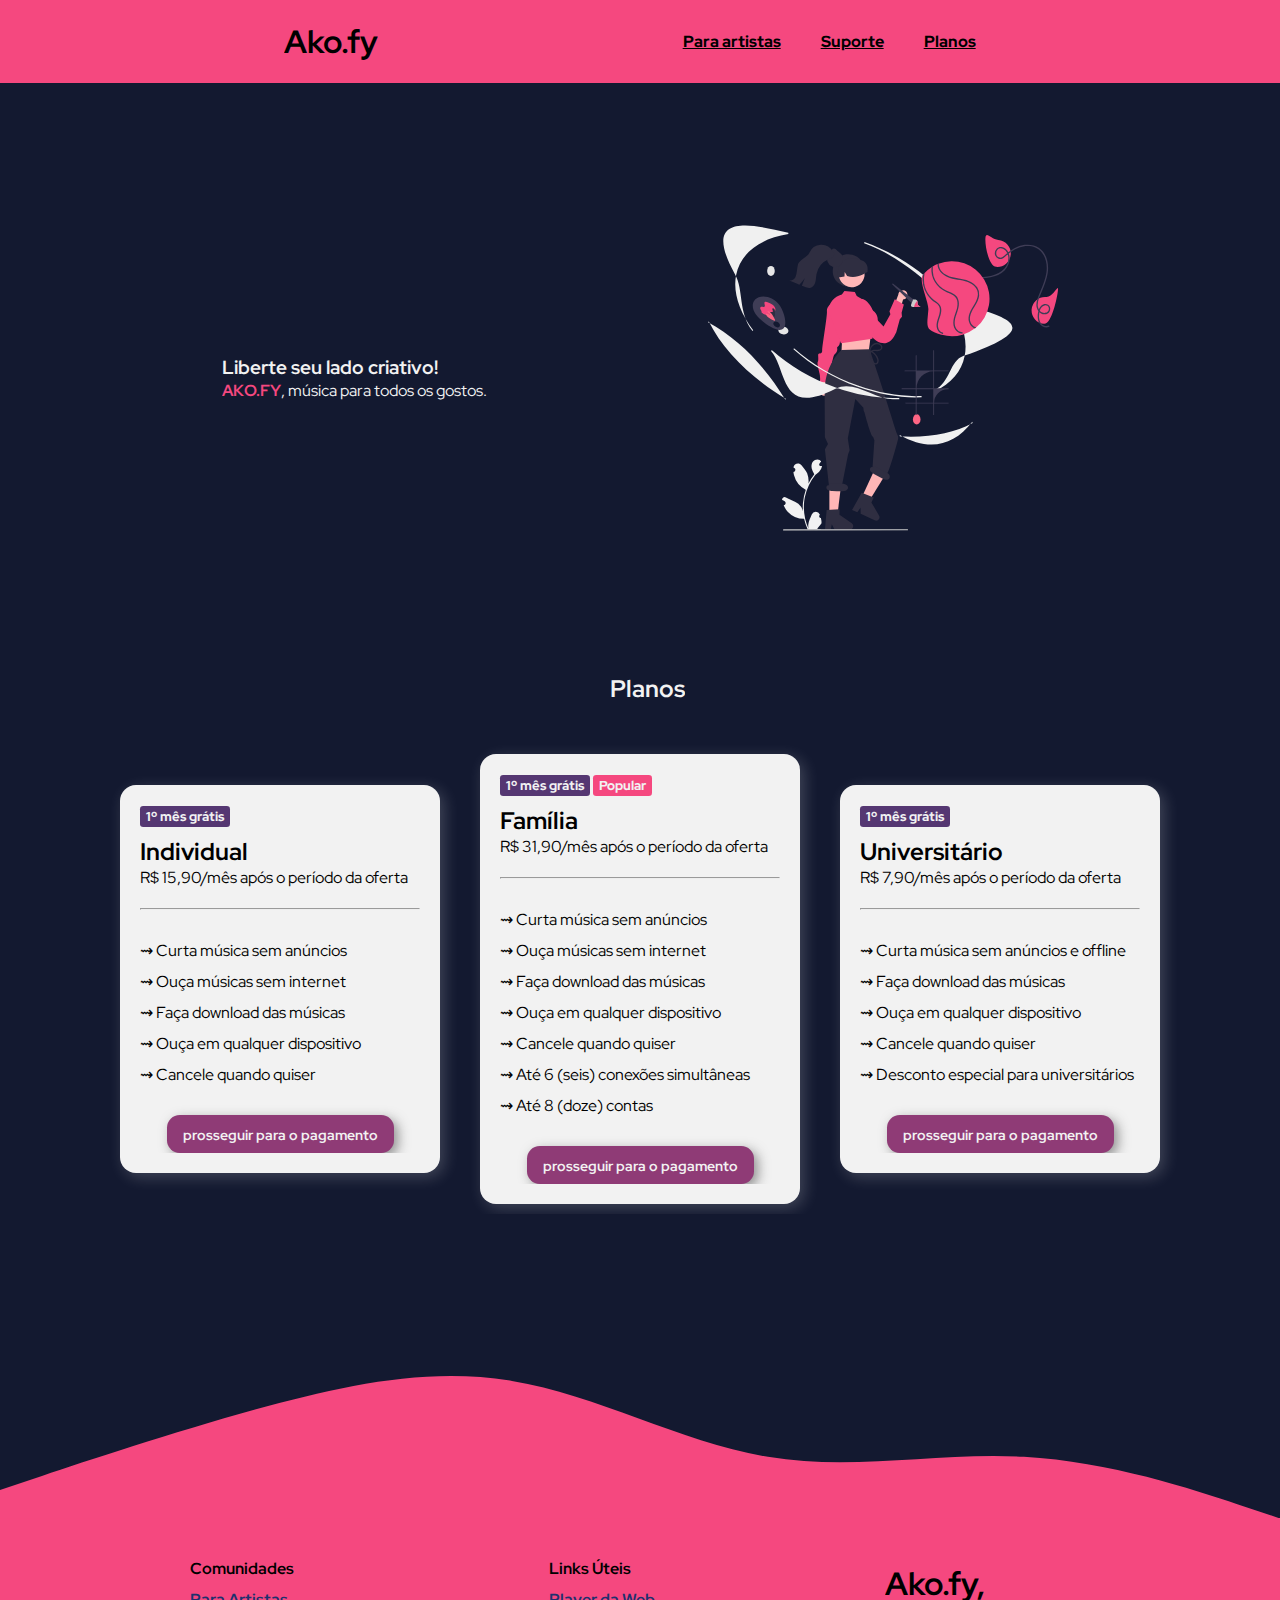
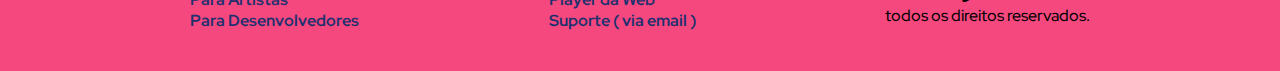
==== index.html @ 7d3b96ae "last commit" ====
<!DOCTYPE html>
<html lang="pt-BR">
<head>
    <meta charset="UTF-8">
    <meta http-equiv="X-UA-Compatible" content="IE=edge">
    <meta name="viewport" content="width=device-width, initial-scale=1.0">
    <link rel="shortcut icon" href="./assets/favicon.svg" type="image/svg">
    <link rel="stylesheet" href="./stylesheet/style.css">
    <title>Ako.fy</title>
</head>
<body>

    <header>
        <nav>
            <h1><i class="fas fa-compact-disc icon"></i> Ako.fy</h1>

            <ul>
                <li><a href="#">Para artistas</a></li>
                <li><a href="#">Suporte</a></li>
                <li><a href="#plans">Planos</a></li>
            </ul>
        </nav>
    </header>

    <main>
        <section class="slogan">
            <div>
                <h3 id="slogan-text">Liberte seu lado criativo!</h3>
                <p>
                    <strong>AKO.FY</strong>, música para todos os gostos.
                </p>
            </div>
            <img src="./assets/criativo.svg" alt="IMAGE" class="svg svg-animation" id="slogan-image">
        </section>
        <section class="plans" id="plans">
            <h2><i class="fas fa-wallet icons"></i>Planos</h2>
            <div>
                <div class="box">
                    <span class="m-free">1º mês grátis</span>

                    <h2>Individual</h2>
                    <p>R$ 15,90/mês após o período da oferta</p>
                    <hr />

                    <ul>
                        <li>Curta música sem anúncios</li>
                        <li>Ouça músicas sem internet</li>
                        <li>Faça download das músicas</li>
                        <li>Ouça em qualquer dispositivo</li>
                        <li>Cancele quando quiser</li>
                    </ul>

                    <div class="button">
                        <button type="button">prosseguir para o pagamento</button>
                    </div>
                </div>
                
                <div class="box">
                    <span class="m-free">1º mês grátis</span>
                    <span class="m-popular">Popular</span>

                    <h2>Família</h2>
                    <p>R$ 31,90/mês após o período da oferta</p>
                    <hr />

                    <ul>
                        <li>Curta música sem anúncios</li>
                        <li>Ouça músicas sem internet</li>
                        <li>Faça download das músicas</li>
                        <li>Ouça em qualquer dispositivo</li>
                        <li>Cancele quando quiser</li>
                        <li>Até 6 (seis) conexões simultâneas</li>
                        <li>Até 8 (doze) contas</li>
                    </ul>

                    <div class="button">
                        <button type="button">prosseguir para o pagamento</button>
                    </div>
                </div>

                <div class="box">
                    <span class="m-free">1º mês grátis</span>

                    <h2>Universitário</h2>
                    <p>R$ 7,90/mês após o período da oferta</p>
                    <hr />

                    <ul>
                        <li>Curta música sem anúncios e offline</li>
                        <li>Faça download das músicas</li>
                        <li>Ouça em qualquer dispositivo</li>
                        <li>Cancele quando quiser</li>
                        <li>Desconto especial para universitários</li>
                    </ul>

                    <div class="button">
                        <button type="button">prosseguir para o pagamento</button>
                    </div>
                </div>
            </div>
        </section>
    </main>

    <footer>
        <svg xmlns="http://www.w3.org/2000/svg" viewBox="0 0 1440 320"><path fill="#f5487f" fill-opacity="1" d="M0,288L48,272C96,256,192,224,288,197.3C384,171,480,149,576,165.3C672,181,768,235,864,250.7C960,267,1056,245,1152,250.7C1248,256,1344,288,1392,304L1440,320L1440,320L1392,320C1344,320,1248,320,1152,320C1056,320,960,320,864,320C768,320,672,320,576,320C480,320,384,320,288,320C192,320,96,320,48,320L0,320Z"></path></svg>
        <section>
            <span>
                <h4>Comunidades</h4>
                <a href="#">Para Artistas</a>
                <a href="#">Para Desenvolvedores</a>
            </span>
            <span>
                <h4>Links Úteis</h4>
                <a href="/player.html">Player da Web</a>
                <a href="#">Suporte ( via email )</a>
            </span>
            <span>
                <h1><i class="fas fa-compact-disc icon"></i> Ako.fy,</h1>
                <h4>todos os direitos reservados.</h4>
            </span>
        </section>
    </footer>

    <script src="./javascript/fontawesome.js" crossorigin="anonymous"></script>
    <script src="./javascript/main.js"></script>
</body>
</html>
---- stylesheet/style.css ----
@import url(https://fonts.googleapis.com/css?family=Red+Hat+Display:300,regular,500,600,700,800,900,300italic,italic,500italic,600italic,700italic,800italic,900italic);

* {
    margin: 0;
    padding: 0;
    list-style: none;
    box-sizing: inherit;
    overflow-x: hidden;
    box-shadow: none;
    font-family: "Red Hat Display", sans-serif;
}

:root {
    --a: #1f306e;
    --b: #553772;
    --c: #8f3b76;
    --d: #c7417b;
    --e: #f5487f;
}

html {
    scroll-behavior: smooth;
}

body {
    width: 100%;
    height: auto;
    overflow-x: hidden;
    background-color: #131930;
}

header nav {
    z-index: 1;

    width: 100%;
    color: #000;
    padding: 20px 0;
    background-color: #f5487f;

    display: flex;
    align-items: center;
    justify-content: space-evenly;
}

header nav ul {
    display: flex;
}

header nav ul li a {
    color: #000;
    font-weight: 800;
    margin: 10px 20px;
    transition: all 0.6s;
}

header nav ul li a:hover {
    text-decoration: none;
}

main {
    width: 100%;
    color: #f2f2f2;
    margin: 120px 0 20px 0;

    display: flex;
    align-items: center;
    flex-direction: column;
    justify-content: center;
}

main>section {
    width: 100%;
}

.slogan {
    display: flex;
    align-items: center;
    justify-content: space-evenly;
}

.plans {
    margin-top: 120px;

    display: flex;
    align-items: center;
    flex-direction: column;
    justify-content: center;
}

.plans>div {
    margin-top: 40px;

    display: flex;
    align-items: center;
    justify-content: space-evenly;
}

strong {
    color: #f5487f;
}

.svg {
    width: 350px;
    height: 350px;
    max-width: 100%;
}

.svg-animation {
    transition: all 0.6s;
    animation: appears 1s ease-in-out forwards;
}

.icon {
    cursor: pointer;
    transition: all 0.6s;
    animation: spin 2s ease-in-out infinite;
}

.icons {
    margin-right: 15px;
}

.m-free,
.m-popular {
    color: #f2f2f2;
    font-weight: 800;
    padding: 2px 6px;
    font-size: 0.8rem;
    border-radius: 0.2rem;
}

.m-free {
    background-color: #553772;
}

.m-popular {
    background-color: #f5487f;
}

.box {
    margin: 10px 20px;
    width: 280px;
    padding: 20px;
    border-radius: 1rem;
    color: #000;
    background-color: #f2f2f2;
    box-shadow: 4px 4px 16px 0px rgba(255, 255, 255, 0.2);
}

.box ul {
    margin-top: 20px;
}

.box ul li {
    margin-top: 10px;
}

.box ul li::before {
    content: '⇝ ';
}

.box h2 {
    margin-top: 10px;
}

.box hr {
    margin: 20px 0;
}

.box .button {
    display: flex;
    align-items: center;
    justify-content: center;
}

.box .button button {
    color: #f2f2f2;
    padding: 0.6rem 1rem;
    margin-top: 30px;
    background-color: #8f3b76;
    border: none;
    border-radius: 0.8rem;
    font-size: 0.9rem;
    font-weight: 700;
    transition: all 0.6s;
    box-shadow: 4px 4px 12px 0px rgba(50, 50, 50, 0.5);
}

.box .button button:hover {
    cursor: pointer;
    background-color: #553772;
}

footer {
    width: 100%;
}

footer section {
    width: 100%;
    padding: 40px 0;
    margin-top: -6px;
    background-color: #f5487f;

    display: flex;
    align-items: center;
    justify-content: space-evenly;
}

footer section span {
    display: flex;
    align-items: flex-start;
    flex-direction: column;
    justify-content: center;
}

footer section span:nth-child(1) h4, footer section span:nth-child(2) h4 {
    margin-bottom: 10px;
}

footer section span:nth-child(3) h4 {
    font-weight: 500;
}

footer section span a {
    color: #1f306e;
    font-weight: 700;
    text-decoration: none;
}

@keyframes appears {
    0% {
        opacity: 0;
    }

    100% {
        opacity: 1;
    }
}

@keyframes reverse-appears {
    0% {
        opacity: 1;
    }

    100% {
        opacity: 0;
    }
}

@keyframes spin {
    0% {
        transform: rotate(0deg);
    }

    100% {
        transform: rotate(360deg);
    }
}

@media screen and (max-width: 800px) {
    header nav {
        flex-direction: column;
    }

    header nav ul {
        margin-top: 14px;
    }

    .slogan {
        flex-direction: column;
    }

    .slogan div :is(h3, p) {
        text-align: center;
    }

    .plans>div {
        flex-direction: column;
    }

    footer section {
        flex-direction: column;
    }

    footer section span {
        margin: 10px 0;
    }

    .svg {
        margin-top: 40px;
        width: 250px;
        height: 250px;
    }
}
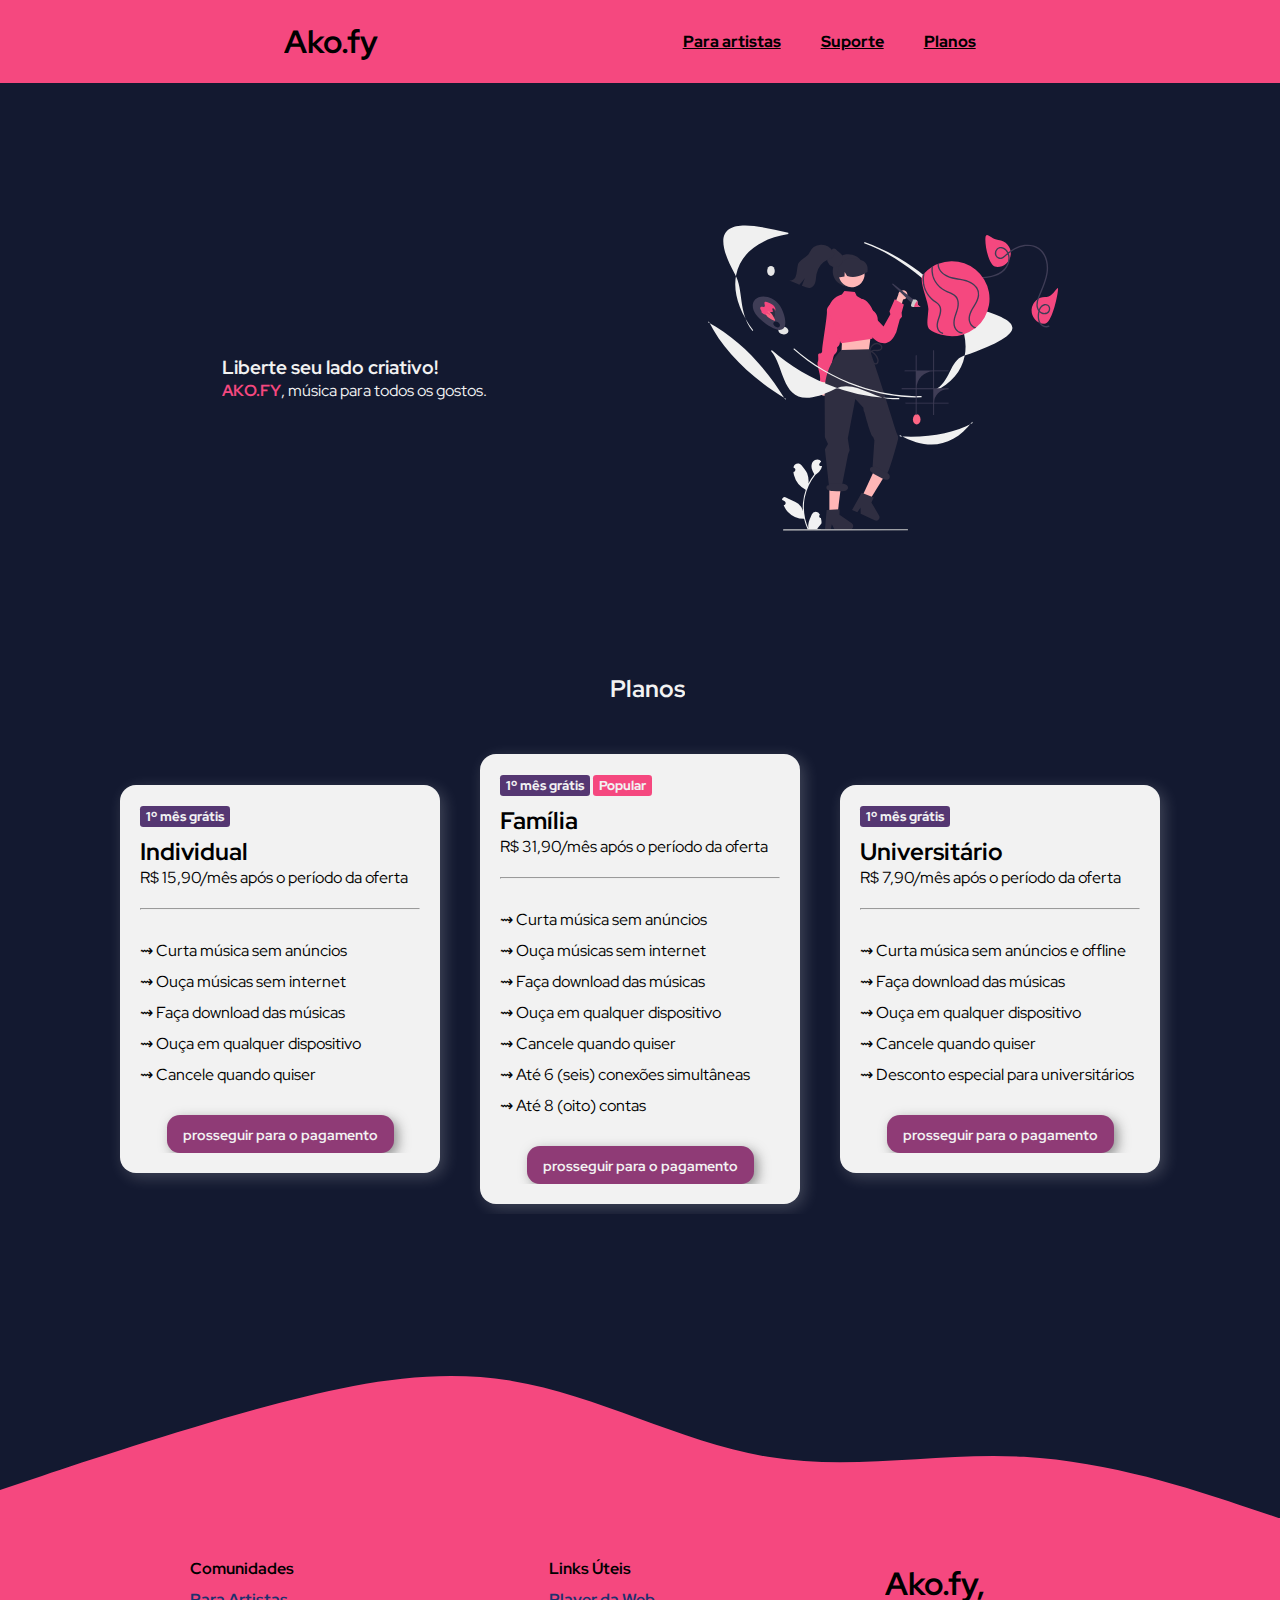
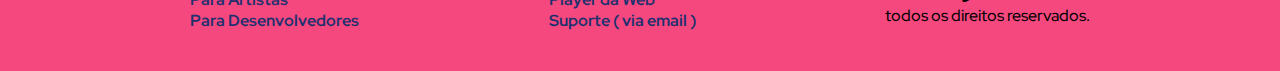
==== commit bc232cd0: "Update index.html" ====
--- a/index.html
+++ b/index.html
@@ -5,6 +5,14 @@
     <meta http-equiv="X-UA-Compatible" content="IE=edge">
     <meta name="viewport" content="width=device-width, initial-scale=1.0">
     <link rel="shortcut icon" href="./assets/favicon.svg" type="image/svg">
+    <meta name="title" content="Tales sa Ako">
+    <meta name="description" content="Music Player...">
+    <meta property="og:type" content="website">
+    <meta property="og:url" content="https://github.com/henrilima/">
+    <meta property="og:title" content="Tales sa Ako">
+    <meta property="og:description" content="Music Player...">
+    <meta property="og:image" content="https://i.imgur.com/60Or7nQ.png">
+    <meta property="theme-color" content="#f5487f">
     <link rel="stylesheet" href="./stylesheet/style.css">
     <title>Ako.fy</title>
 </head>
@@ -70,7 +78,7 @@
                         <li>Ouça em qualquer dispositivo</li>
                         <li>Cancele quando quiser</li>
                         <li>Até 6 (seis) conexões simultâneas</li>
-                        <li>Até 8 (doze) contas</li>
+                        <li>Até 8 (oito) contas</li>
                     </ul>
 
                     <div class="button">
@@ -111,7 +119,7 @@
             </span>
             <span>
                 <h4>Links Úteis</h4>
-                <a href="/player.html">Player da Web</a>
+                <a href="/ako.music-player/player.html">Player da Web</a>
                 <a href="#">Suporte ( via email )</a>
             </span>
             <span>
@@ -124,4 +132,4 @@
     <script src="./javascript/fontawesome.js" crossorigin="anonymous"></script>
     <script src="./javascript/main.js"></script>
 </body>
-</html>+</html>
